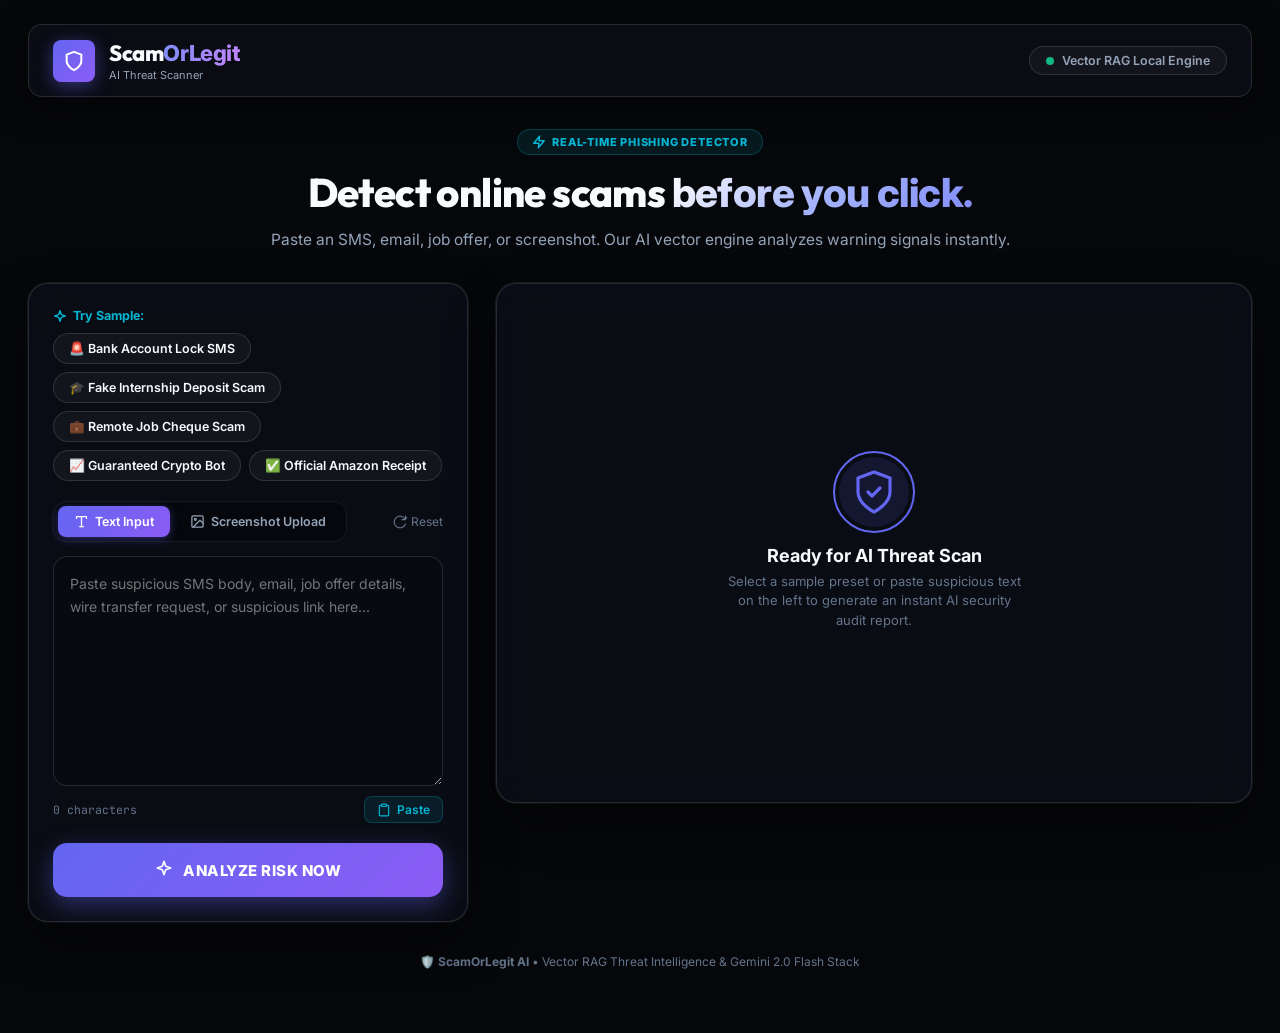
==== frontend/index.html @ fc2de662 "Add scam detector application" ====
<!DOCTYPE html>
<html lang="en">
<head>
    <meta charset="UTF-8">
    <meta name="viewport" content="width=device-width, initial-scale=1.0">
    <title>Scam or Legit? — AI Threat Intelligence & Fraud Detector</title>
    <meta name="description" content="Instantly analyze suspicious SMS, emails, job offers, and screenshots using Vector RAG and Gemini AI.">
    <!-- Google Fonts: Inter & Outfit & JetBrains Mono -->
    <link rel="preconnect" href="https://fonts.googleapis.com">
    <link rel="preconnect" href="https://fonts.gstatic.com" crossorigin>
    <link href="https://fonts.googleapis.com/css2?family=Inter:wght@300;400;500;600;700;800&family=JetBrains+Mono:wght@400;500;700&family=Outfit:wght@500;600;700;800;900&display=swap" rel="stylesheet">
    <!-- FontAwesome Icons -->
    <link rel="stylesheet" href="https://cdnjs.cloudflare.com/ajax/libs/font-awesome/6.4.0/css/all.min.css" crossorigin="anonymous">
    <!-- Critical CSS Guard & Fallback Reset -->
    <style>
        .hidden, [hidden] { display: none !important; }
        html, body {
            margin: 0;
            padding: 0;
            background-color: #06070a;
            color: #f8fafc;
            font-family: 'Inter', -apple-system, BlinkMacSystemFont, "Segoe UI", Roboto, sans-serif;
            min-height: 100vh;
        }
    </style>
    <link rel="stylesheet" href="styles.css">
</head>
<body class="dark-canvas">
    <!-- Ambient Radial Illumination -->
    <div class="ambient-glow glow-top"></div>
    <div class="ambient-glow glow-bottom"></div>

    <div class="app-shell">
        <!-- Floating Header Bar -->
        <header class="top-nav">
            <div class="brand">
                <div class="brand-badge">
                    <svg width="22" height="22" viewBox="0 0 24 24" fill="none" stroke="currentColor" stroke-width="2.2" stroke-linecap="round" stroke-linejoin="round"><path d="M12 22s8-4 8-10V5l-8-3-8 3v7c0 6 8 10 8 10z"/></svg>
                </div>
                <div class="brand-title">
                    <span class="brand-name">Scam<span class="brand-glow">OrLegit</span></span>
                    <span class="brand-tag">AI Threat Scanner</span>
                </div>
            </div>
            
            <div class="nav-status">
                <div class="live-pill" id="statusPill">
                    <span class="pulse-dot"></span>
                    <span id="statusText">Vector RAG Engine Ready</span>
                </div>
            </div>
        </header>

        <!-- Compact Hero Header -->
        <section class="hero-header">
            <div class="hero-chip">
                <svg width="14" height="14" viewBox="0 0 24 24" fill="none" stroke="currentColor" stroke-width="2.5" stroke-linecap="round" stroke-linejoin="round"><polygon points="13 2 3 14 12 14 11 22 21 10 12 10 13 2"/></svg>
                REAL-TIME PHISHING DETECTOR
            </div>
            <h1 class="hero-title">Detect online scams <span class="gradient-text">before you click.</span></h1>
            <p class="hero-desc">Paste an SMS, email, job offer, or screenshot. Our AI vector engine analyzes warning signals instantly.</p>
        </section>

        <!-- Main Interactive Split Workspace -->
        <main class="main-grid">
            <!-- Left Panel: Scanner Input -->
            <div class="scanner-card">
                <!-- Preset Quick Buttons -->
                <div class="preset-section">
                    <span class="preset-title">
                        <svg width="14" height="14" viewBox="0 0 24 24" fill="none" stroke="currentColor" stroke-width="2.5" stroke-linecap="round" stroke-linejoin="round"><path d="m12 3-1.9 5.8a2 2 0 0 1-1.3 1.3L3 12l5.8 1.9a2 2 0 0 1 1.3 1.3L12 21l1.9-5.8a2 2 0 0 1 1.3-1.3L21 12l-5.8-1.9a2 2 0 0 1-1.3-1.3Z"/></svg>
                        Try Sample:
                    </span>
                    <div class="preset-chips-row" id="presetsContainer">
                        <button class="preset-chip loading-skeleton">Loading samples...</button>
                        <button class="preset-chip loading-skeleton">Loading samples...</button>
                    </div>
                </div>

                <!-- Input Type Tab Segment -->
                <div class="input-box-wrapper">
                    <div class="input-box-header">
                        <div class="segmented-tabs">
                            <button class="seg-btn active" id="tabTextBtn" onclick="switchInputTab('text')">
                                <svg width="15" height="15" viewBox="0 0 24 24" fill="none" stroke="currentColor" stroke-width="2" stroke-linecap="round" stroke-linejoin="round"><polyline points="4 7 4 4 20 4 20 7"/><line x1="9" y1="20" x2="15" y2="20"/><line x1="12" y1="4" x2="12" y2="20"/></svg>
                                Text Input
                            </button>
                            <button class="seg-btn" id="tabImageBtn" onclick="switchInputTab('image')">
                                <svg width="15" height="15" viewBox="0 0 24 24" fill="none" stroke="currentColor" stroke-width="2" stroke-linecap="round" stroke-linejoin="round"><rect x="3" y="3" width="18" height="18" rx="2" ry="2"/><circle cx="8.5" cy="8.5" r="1.5"/><polyline points="21 15 16 10 5 21"/></svg>
                                Screenshot Upload
                            </button>
                        </div>
                        <button class="reset-action-btn" onclick="clearInput()" title="Reset workspace">
                            <svg width="14" height="14" viewBox="0 0 24 24" fill="none" stroke="currentColor" stroke-width="2" stroke-linecap="round" stroke-linejoin="round"><path d="M21.5 2v6h-6"/><path d="M21.34 15.57a10 10 0 1 1-.57-8.38l5.67-5.67"/></svg>
                            Reset
                        </button>
                    </div>

                    <!-- Text Area Input -->
                    <div class="tab-pane active" id="tabTextContent">
                        <div class="editor-area">
                            <textarea id="messageInput" placeholder="Paste suspicious SMS body, email, job offer details, wire transfer request, or suspicious link here..." rows="7"></textarea>
                            <div class="editor-footer">
                                <span class="char-badge" id="charCount">0 characters</span>
                                <button class="paste-action-btn" onclick="pasteClipboard()">
                                    <svg width="14" height="14" viewBox="0 0 24 24" fill="none" stroke="currentColor" stroke-width="2" stroke-linecap="round" stroke-linejoin="round"><path d="M16 4h2a2 2 0 0 1 2 2v14a2 2 0 0 1-2 2H6a2 2 0 0 1-2-2V6a2 2 0 0 1 2-2h2"/><rect x="8" y="2" width="8" height="4" rx="1" ry="1"/></svg>
                                    Paste
                                </button>
                            </div>
                        </div>
                    </div>

                    <!-- Image Screenshot Upload -->
                    <div class="tab-pane hidden" id="tabImageContent" style="display: none;">
                        <div class="drop-zone" id="dropzone" onclick="triggerFileInput()">
                            <input type="file" id="imageInput" accept="image/*" onchange="handleFileSelect(event)" hidden>
                            <div class="drop-prompt" id="dropzonePrompt">
                                <div class="drop-icon-box">
                                    <svg width="36" height="36" viewBox="0 0 24 24" fill="none" stroke="currentColor" stroke-width="1.8" stroke-linecap="round" stroke-linejoin="round"><path d="M21 15v4a2 2 0 0 1-2 2H5a2 2 0 0 1-2-2v-4"/><polyline points="17 8 12 3 7 8"/><line x1="12" y1="3" x2="12" y2="15"/></svg>
                                </div>
                                <h4>Drop Screenshot Here</h4>
                                <p>PNG, JPG, or WEBP screenshots of SMS, WhatsApp, or Emails</p>
                                <span class="select-file-btn">Browse File</span>
                            </div>
                            <div class="image-preview-box hidden" id="previewContainer" style="display: none;">
                                <img id="imagePreview" src="" alt="Screenshot">
                                <button class="remove-preview-btn" onclick="removeImage(event)">
                                    <svg width="14" height="14" viewBox="0 0 24 24" fill="none" stroke="currentColor" stroke-width="2" stroke-linecap="round" stroke-linejoin="round"><line x1="18" y1="6" x2="6" y2="18"/><line x1="6" y1="6" x2="18" y2="18"/></svg>
                                    Remove
                                </button>
                            </div>
                        </div>
                    </div>

                    <!-- Main Analyze Action -->
                    <button class="scan-submit-btn" id="analyzeBtn" onclick="runAnalysis()">
                        <span id="btnIcon">
                            <svg width="18" height="18" viewBox="0 0 24 24" fill="none" stroke="currentColor" stroke-width="2.2" stroke-linecap="round" stroke-linejoin="round"><path d="m12 3-1.9 5.8a2 2 0 0 1-1.3 1.3L3 12l5.8 1.9a2 2 0 0 1 1.3 1.3L12 21l1.9-5.8a2 2 0 0 1 1.3-1.3L21 12l-5.8-1.9a2 2 0 0 1-1.3-1.3Z"/></svg>
                        </span>
                        <span id="btnText">ANALYZE RISK NOW</span>
                    </button>
                </div>
            </div>

            <!-- Right Panel: Results Dashboard -->
            <div class="dashboard-card" id="resultsCard">
                <!-- Idle Standby Visual -->
                <div class="standby-view" id="emptyState">
                    <div class="scanner-orb-icon">
                        <svg width="48" height="48" viewBox="0 0 24 24" fill="none" stroke="currentColor" stroke-width="1.6" stroke-linecap="round" stroke-linejoin="round"><path d="M12 22s8-4 8-10V5l-8-3-8 3v7c0 6 8 10 8 10z"/><path d="m9 12 2 2 4-4"/></svg>
                        <div class="scanner-wave"></div>
                    </div>
                    <h3>Ready for AI Threat Scan</h3>
                    <p>Select a sample preset or paste suspicious text on the left to generate an instant AI security audit report.</p>
                </div>

                <!-- Active Report View -->
                <div class="report-view hidden" id="activeResults" style="display: none;">
                    <!-- Threat Meter Header -->
                    <div class="threat-meter-card" id="riskBanner">
                        <div class="meter-radial">
                            <svg class="meter-svg" viewBox="0 0 160 160">
                                <path class="meter-bg" d="M 20 120 A 70 70 0 1 1 140 120" fill="none" stroke-width="12" />
                                <path class="meter-fill" id="gaugeArc" d="M 20 120 A 70 70 0 1 1 140 120" fill="none" stroke-width="12" stroke-dasharray="330" stroke-dashoffset="330" />
                            </svg>
                            <div class="meter-val-wrap">
                                <span class="meter-val" id="gaugeValue">0</span>
                                <span class="meter-lbl">RISK SCORE</span>
                            </div>
                        </div>

                        <div class="threat-summary-box">
                            <div class="threat-header-line">
                                <span class="threat-level-badge" id="riskLevelBadge">ANALYZING...</span>
                                <span class="category-pill" id="scamCategoryTag">Category</span>
                            </div>
                            <p class="summary-text" id="riskSummaryText">Executive summary will appear here.</p>
                            <div class="meta-row">
                                <span><i class="fa-solid fa-bolt color-cyan"></i> Mode: <strong>Vector RAG</strong></span>
                                <span><i class="fa-solid fa-database color-purple"></i> Store: <strong id="engineName">Chroma DB</strong></span>
                            </div>
                        </div>
                    </div>

                    <!-- Red Flags List -->
                    <div class="report-block">
                        <div class="block-title">
                            <svg width="18" height="18" viewBox="0 0 24 24" fill="none" stroke="#f59e0b" stroke-width="2" stroke-linecap="round" stroke-linejoin="round"><path d="m21.73 18-8-14a2 2 0 0 0-3.48 0l-8 14A2 2 0 0 0 4 21h16a2 2 0 0 0 1.73-3Z"/><line x1="12" y1="9" x2="12" y2="13"/><line x1="12" y1="17" x2="12.01" y2="17"/></svg>
                            <h4>Detected Red Flags</h4>
                        </div>
                        <div class="flags-list" id="redFlagsGrid">
                            <!-- Cards populated dynamically -->
                        </div>
                    </div>

                    <!-- RAG Matches & Psychological Cues Grid -->
                    <div class="report-grid-2">
                        <div class="report-block">
                            <div class="block-title">
                                <svg width="18" height="18" viewBox="0 0 24 24" fill="none" stroke="#06b6d4" stroke-width="2" stroke-linecap="round" stroke-linejoin="round"><ellipse cx="12" cy="5" rx="9" ry="3"/><path d="M21 12c0 1.66-4 3-9 3s-9-1.34-9-3"/><path d="M3 5v14c0 1.66 4 3 9 3s9-1.34 9-3V5"/></svg>
                                <h4>Vector DB Matches</h4>
                            </div>
                            <div class="evidence-box" id="evidenceList">
                                <!-- Evidence items populated dynamically -->
                            </div>
                        </div>

                        <div class="report-block">
                            <div class="block-title">
                                <svg width="18" height="18" viewBox="0 0 24 24" fill="none" stroke="#a855f7" stroke-width="2" stroke-linecap="round" stroke-linejoin="round"><path d="M12 2a10 10 0 1 0 10 10A10 10 0 0 0 12 2zm0 18a8 8 0 1 1 8-8 8 8 0 0 1-8 8z"/></svg>
                                <h4>Pattern Triggers</h4>
                            </div>
                            <div class="cues-box" id="linguisticCuesTags">
                                <!-- Tags populated dynamically -->
                            </div>
                        </div>
                    </div>

                    <!-- Recommended Actions -->
                    <div class="report-block">
                        <div class="block-title">
                            <svg width="18" height="18" viewBox="0 0 24 24" fill="none" stroke="#10b981" stroke-width="2" stroke-linecap="round" stroke-linejoin="round"><path d="M12 22s8-4 8-10V5l-8-3-8 3v7c0 6 8 10 8 10z"/><polyline points="9 12 11 14 15 10"/></svg>
                            <h4>Safety Guidance</h4>
                        </div>
                        <ul class="actions-list" id="actionsList">
                            <!-- Action list populated dynamically -->
                        </ul>
                    </div>

                    <!-- Action Bar Footer -->
                    <div class="report-footer">
                        <button class="copy-report-btn" onclick="copyReport()">
                            <svg width="15" height="15" viewBox="0 0 24 24" fill="none" stroke="currentColor" stroke-width="2" stroke-linecap="round" stroke-linejoin="round"><rect x="9" y="9" width="13" height="13" rx="2" ry="2"/><path d="M5 15H4a2 2 0 0 1-2-2V4a2 2 0 0 1 2-2h9a2 2 0 0 1 2 2v1"/></svg>
                            Copy Security Audit Report
                        </button>
                        <span class="report-time" id="reportTime">Analyzed just now</span>
                    </div>
                </div>
            </div>
        </main>

        <!-- Minimalist Footer -->
        <footer class="app-footer">
            <p>🛡️ <strong>ScamOrLegit AI</strong> • Vector RAG Threat Intelligence & Gemini 2.0 Flash Stack</p>
        </footer>
    </div>

    <!-- Toast Notification -->
    <div class="toast-popup hidden" id="toast" style="display: none;">Copied report to clipboard!</div>

    <script src="app.js"></script>
</body>
</html>
---- frontend/styles.css ----
/* ==========================================================================
   SCAM OR LEGIT? — VERCEL/LINEAR STYLE ULTRA-MODERN DARK SYSTEM
   ========================================================================== */

:root {
    /* Color Tokens */
    --bg-canvas: #06070a;
    --bg-surface: rgba(13, 16, 27, 0.65);
    --bg-surface-hover: rgba(20, 25, 42, 0.75);
    --bg-input: #080a12;
    
    --border-dim: rgba(255, 255, 255, 0.07);
    --border-light: rgba(255, 255, 255, 0.12);
    --border-glow: rgba(99, 102, 241, 0.4);
    
    /* Text Colors */
    --text-main: #f8fafc;
    --text-sub: #94a3b8;
    --text-muted: #64748b;
    --text-mono: #38bdf8;
    
    /* Brand & Neon Accents */
    --accent-primary: #6366f1;
    --accent-secondary: #8b5cf6;
    --accent-pink: #d946ef;
    --accent-cyan: #06b6d4;
    
    /* Status Colors */
    --safe-color: #10b981;
    --warning-color: #f59e0b;
    --danger-color: #f97316;
    --critical-color: #f43f5e;

    /* Radii */
    --radius-sm: 8px;
    --radius-md: 14px;
    --radius-lg: 20px;
    --radius-full: 9999px;
    
    /* Shadows */
    --shadow-main: 0 20px 50px -10px rgba(0, 0, 0, 0.7), 0 0 0 1px rgba(255, 255, 255, 0.08);
}

* {
    margin: 0;
    padding: 0;
    box-sizing: border-box;
    font-family: 'Inter', -apple-system, sans-serif;
}

body.dark-canvas {
    background-color: var(--bg-canvas);
    color: var(--text-main);
    min-height: 100vh;
    position: relative;
    overflow-x: hidden;
    padding-bottom: 40px;
}

/* Ambient Radial Background Illumination */
.ambient-glow {
    position: fixed;
    border-radius: 50%;
    filter: blur(140px);
    z-index: -1;
    pointer-events: none;
    opacity: 0.35;
}

.glow-top {
    top: -150px;
    left: 50%;
    transform: translateX(-50%);
    width: 750px;
    height: 450px;
    background: radial-gradient(circle, rgba(99, 102, 241, 0.4), rgba(139, 92, 246, 0.2), transparent 70%);
}

.glow-bottom {
    bottom: -200px;
    right: -100px;
    width: 600px;
    height: 600px;
    background: radial-gradient(circle, rgba(6, 182, 212, 0.2), transparent 70%);
}

/* Shell Layout */
.app-shell {
    max-width: 1440px;
    margin: 0 auto;
    padding: 24px 28px;
}

/* Floating Top Navigation */
.top-nav {
    display: flex;
    justify-content: space-between;
    align-items: center;
    padding: 14px 24px;
    background: rgba(12, 14, 23, 0.75);
    backdrop-filter: blur(20px);
    -webkit-backdrop-filter: blur(20px);
    border: 1px solid var(--border-light);
    border-radius: var(--radius-md);
    margin-bottom: 32px;
    box-shadow: 0 10px 30px rgba(0, 0, 0, 0.5);
}

.brand {
    display: flex;
    align-items: center;
    gap: 14px;
}

.brand-badge {
    width: 42px;
    height: 42px;
    background: linear-gradient(135deg, var(--accent-primary), var(--accent-secondary));
    border-radius: var(--radius-sm);
    display: flex;
    align-items: center;
    justify-content: center;
    font-size: 20px;
    color: #fff;
    box-shadow: 0 4px 18px rgba(99, 102, 241, 0.45);
}

.brand-name {
    font-family: 'Outfit', sans-serif;
    font-size: 22px;
    font-weight: 800;
    letter-spacing: -0.4px;
}

.brand-glow {
    background: linear-gradient(90deg, #818cf8, #c084fc);
    -webkit-background-clip: text;
    -webkit-text-fill-color: transparent;
}

.brand-tag {
    font-size: 11px;
    color: var(--text-sub);
    display: block;
    margin-top: 1px;
}

.nav-status {
    display: flex;
    align-items: center;
}

.live-pill {
    display: flex;
    align-items: center;
    gap: 8px;
    padding: 6px 16px;
    background: rgba(255, 255, 255, 0.04);
    border: 1px solid var(--border-light);
    border-radius: var(--radius-full);
    font-size: 12.5px;
    font-weight: 600;
    color: var(--text-sub);
}

.pulse-dot {
    width: 8px;
    height: 8px;
    border-radius: 50%;
    background-color: var(--safe-color);
    box-shadow: 0 0 0 0 rgba(16, 185, 129, 0.8);
    animation: pulseDot 2s infinite;
}

@keyframes pulseDot {
    0% { transform: scale(0.95); box-shadow: 0 0 0 0 rgba(16, 185, 129, 0.8); }
    70% { transform: scale(1); box-shadow: 0 0 0 8px rgba(16, 185, 129, 0); }
    100% { transform: scale(0.95); box-shadow: 0 0 0 0 rgba(16, 185, 129, 0); }
}

/* Punchy Hero Section */
.hero-header {
    text-align: center;
    max-width: 820px;
    margin: 0 auto 32px;
}

.hero-chip {
    display: inline-flex;
    align-items: center;
    gap: 6px;
    font-size: 11px;
    font-weight: 800;
    letter-spacing: 0.8px;
    color: var(--accent-cyan);
    background: rgba(6, 182, 212, 0.1);
    border: 1px solid rgba(6, 182, 212, 0.25);
    padding: 5px 14px;
    border-radius: var(--radius-full);
    margin-bottom: 14px;
}

.hero-title {
    font-family: 'Outfit', sans-serif;
    font-size: 40px;
    font-weight: 800;
    letter-spacing: -0.6px;
    line-height: 1.15;
    margin-bottom: 12px;
}

.gradient-text {
    background: linear-gradient(135deg, #ffffff 0%, #a5b4fc 50%, #818cf8 100%);
    -webkit-background-clip: text;
    -webkit-text-fill-color: transparent;
}

.hero-desc {
    color: var(--text-sub);
    font-size: 15.5px;
    line-height: 1.5;
}

/* Main Split Grid - 440px Fixed Scanner & 1fr Large Results Dashboard */
.main-grid {
    display: grid;
    grid-template-columns: 440px 1fr;
    gap: 28px;
    align-items: start;
    margin-bottom: 32px;
}

@media (max-width: 1024px) {
    .main-grid {
        grid-template-columns: 1fr;
    }
}

/* Left Panel: Scanner Card (Anchored so submit button stays in position) */
.scanner-card {
    background: var(--bg-surface);
    backdrop-filter: blur(20px);
    -webkit-backdrop-filter: blur(20px);
    border: 1px solid var(--border-light);
    border-radius: var(--radius-lg);
    padding: 24px;
    box-shadow: var(--shadow-main);
    display: flex;
    flex-direction: column;
    align-self: start;
    position: sticky;
    top: 24px;
}

.preset-section {
    display: flex;
    flex-direction: column;
    align-items: flex-start;
    gap: 10px;
    margin-bottom: 20px;
}

.preset-title {
    font-size: 12.5px;
    font-weight: 700;
    color: var(--accent-cyan);
    white-space: nowrap;
    display: flex;
    align-items: center;
    gap: 6px;
}

.preset-chips-row {
    display: flex;
    flex-wrap: wrap;
    gap: 8px;
    width: 100%;
}

.preset-chip {
    background: rgba(255, 255, 255, 0.04);
    border: 1px solid var(--border-light);
    color: var(--text-main);
    padding: 7px 15px;
    border-radius: var(--radius-full);
    font-size: 12.5px;
    font-weight: 600;
    cursor: pointer;
    white-space: nowrap;
    transition: all 0.2s cubic-bezier(0.16, 1, 0.3, 1);
}

.preset-chip:hover {
    background: rgba(99, 102, 241, 0.18);
    border-color: var(--accent-primary);
    transform: translateY(-2px);
    box-shadow: 0 4px 15px rgba(99, 102, 241, 0.25);
}

/* Input Box Container */
.input-box-wrapper {
    display: flex;
    flex-direction: column;
    flex: 1;
}

.input-box-header {
    display: flex;
    justify-content: space-between;
    align-items: center;
    margin-bottom: 14px;
}

.segmented-tabs {
    display: flex;
    gap: 4px;
    background: rgba(0, 0, 0, 0.4);
    padding: 4px;
    border-radius: var(--radius-md);
    border: 1px solid var(--border-dim);
}

.seg-btn {
    background: transparent;
    border: none;
    color: var(--text-sub);
    padding: 8px 16px;
    font-size: 12.5px;
    font-weight: 600;
    border-radius: var(--radius-sm);
    cursor: pointer;
    transition: all 0.2s;
    display: flex;
    align-items: center;
    gap: 6px;
}

.seg-btn.active {
    background: linear-gradient(135deg, var(--accent-primary), var(--accent-secondary));
    color: #fff;
    box-shadow: 0 2px 10px rgba(99, 102, 241, 0.4);
}

.reset-action-btn {
    background: transparent;
    border: none;
    color: var(--text-muted);
    font-size: 12px;
    cursor: pointer;
    transition: color 0.2s;
    display: flex;
    align-items: center;
    gap: 4px;
}

.reset-action-btn:hover {
    color: var(--text-main);
}

.tab-pane {
    display: none;
    flex: 1;
}

.tab-pane.active {
    display: flex;
    flex-direction: column;
}

.editor-area {
    display: flex;
    flex-direction: column;
    flex: 1;
    margin-bottom: 20px;
}

textarea#messageInput {
    width: 100%;
    height: 230px;
    background: var(--bg-input);
    border: 1px solid var(--border-light);
    border-radius: var(--radius-md);
    padding: 16px;
    color: var(--text-main);
    font-size: 14px;
    line-height: 1.6;
    resize: vertical;
    outline: none;
    transition: border-color 0.2s, box-shadow 0.2s;
}

textarea#messageInput:focus {
    border-color: var(--accent-primary);
    box-shadow: 0 0 0 3px rgba(99, 102, 241, 0.25);
}

.editor-footer {
    display: flex;
    justify-content: space-between;
    align-items: center;
    margin-top: 10px;
}

.char-badge {
    font-family: 'JetBrains Mono', monospace;
    font-size: 11.5px;
    color: var(--text-muted);
}

.paste-action-btn {
    background: rgba(6, 182, 212, 0.1);
    border: 1px solid rgba(6, 182, 212, 0.25);
    color: var(--accent-cyan);
    padding: 5px 12px;
    border-radius: var(--radius-sm);
    font-size: 12px;
    font-weight: 600;
    cursor: pointer;
    transition: all 0.2s;
    display: flex;
    align-items: center;
    gap: 6px;
}

.paste-action-btn:hover {
    background: rgba(6, 182, 212, 0.2);
}

/* Image Drop Zone */
.drop-zone {
    border: 2px dashed rgba(99, 102, 241, 0.3);
    border-radius: var(--radius-md);
    padding: 30px;
    text-align: center;
    cursor: pointer;
    transition: all 0.25s;
    background: var(--bg-input);
    min-height: 230px;
    display: flex;
    align-items: center;
    justify-content: center;
    margin-bottom: 20px;
}

.drop-zone:hover {
    border-color: var(--accent-cyan);
    background: rgba(6, 182, 212, 0.05);
}

.drop-icon-box {
    width: 50px;
    height: 50px;
    background: rgba(6, 182, 212, 0.12);
    border-radius: 50%;
    display: flex;
    align-items: center;
    justify-content: center;
    margin: 0 auto 12px;
    font-size: 22px;
    color: var(--accent-cyan);
}

.drop-prompt h4 {
    font-size: 16px;
    margin-bottom: 4px;
}

.drop-prompt p {
    font-size: 12.5px;
    color: var(--text-muted);
    margin-bottom: 14px;
}

.select-file-btn {
    background: rgba(255, 255, 255, 0.08);
    padding: 6px 16px;
    border-radius: var(--radius-full);
    font-size: 12px;
    font-weight: 600;
    color: var(--text-main);
}

.image-preview-box {
    position: relative;
}

.image-preview-box img {
    max-height: 180px;
    border-radius: var(--radius-md);
    border: 1px solid var(--border-light);
}

.remove-preview-btn {
    position: absolute;
    top: 8px;
    right: 8px;
    background: rgba(244, 63, 94, 0.9);
    color: #fff;
    border: none;
    padding: 4px 10px;
    border-radius: var(--radius-full);
    font-size: 11px;
    cursor: pointer;
}

/* Submit Scan Button */
.scan-submit-btn {
    width: 100%;
    padding: 16px;
    background: linear-gradient(135deg, var(--accent-primary), var(--accent-secondary));
    border: none;
    border-radius: var(--radius-md);
    color: #fff;
    font-family: 'Outfit', sans-serif;
    font-size: 15px;
    font-weight: 800;
    letter-spacing: 0.5px;
    cursor: pointer;
    display: flex;
    align-items: center;
    justify-content: center;
    gap: 10px;
    box-shadow: 0 8px 25px rgba(99, 102, 241, 0.4);
    transition: all 0.25s;
}

.scan-submit-btn:hover {
    transform: translateY(-2px);
    box-shadow: 0 12px 30px rgba(99, 102, 241, 0.6);
}

/* Right Panel: Dashboard Card */
.dashboard-card {
    background: var(--bg-surface);
    backdrop-filter: blur(20px);
    -webkit-backdrop-filter: blur(20px);
    border: 1px solid var(--border-light);
    border-radius: var(--radius-lg);
    padding: 24px;
    box-shadow: var(--shadow-main);
    display: flex;
    flex-direction: column;
    min-height: 520px;
}

/* Standby Empty View */
.standby-view {
    margin: auto;
    text-align: center;
    max-width: 300px;
    padding: 40px 0;
}

.scanner-orb-icon {
    position: relative;
    width: 70px;
    height: 70px;
    background: rgba(99, 102, 241, 0.12);
    border-radius: 50%;
    display: flex;
    align-items: center;
    justify-content: center;
    font-size: 28px;
    color: var(--accent-primary);
    margin: 0 auto 18px;
}

.scanner-wave {
    position: absolute;
    inset: -6px;
    border-radius: 50%;
    border: 2px solid var(--accent-primary);
    animation: wavePulse 2.5s infinite;
}

@keyframes wavePulse {
    0% { transform: scale(0.9); opacity: 0.8; }
    100% { transform: scale(1.5); opacity: 0; }
}

.standby-view h3 {
    font-size: 18px;
    margin-bottom: 6px;
}

.standby-view p {
    font-size: 13px;
    color: var(--text-muted);
    line-height: 1.5;
}

/* Active Report View */
.report-view {
    display: flex;
    flex-direction: column;
    gap: 20px;
}

/* Threat Meter Banner */
.threat-meter-card {
    display: flex;
    align-items: center;
    gap: 20px;
    padding: 18px;
    background: rgba(6, 9, 18, 0.7);
    border: 1px solid var(--border-light);
    border-radius: var(--radius-md);
}

.meter-radial {
    position: relative;
    width: 120px;
    height: 120px;
    flex-shrink: 0;
}

.meter-svg {
    width: 100%;
    height: 100%;
    transform: rotate(-90deg);
}

.meter-bg {
    stroke: rgba(255, 255, 255, 0.08);
}

.meter-fill {
    stroke: var(--safe-color);
    transition: stroke-dashoffset 1s ease-out, stroke 0.4s;
    stroke-linecap: round;
}

.meter-val-wrap {
    position: absolute;
    top: 50%;
    left: 50%;
    transform: translate(-50%, -50%);
    text-align: center;
}

.meter-val {
    font-family: 'Outfit', sans-serif;
    font-size: 34px;
    font-weight: 900;
    display: block;
    line-height: 1;
}

.meter-lbl {
    font-size: 9px;
    font-weight: 700;
    color: var(--text-muted);
    letter-spacing: 0.5px;
}

.threat-summary-box {
    flex: 1;
}

.threat-header-line {
    display: flex;
    align-items: center;
    gap: 10px;
    margin-bottom: 8px;
    flex-wrap: wrap;
}

.threat-level-badge {
    padding: 4px 12px;
    border-radius: var(--radius-full);
    font-size: 12px;
    font-weight: 800;
    text-transform: uppercase;
    letter-spacing: 0.5px;
}

.category-pill {
    font-size: 11.5px;
    color: var(--accent-cyan);
    background: rgba(6, 182, 212, 0.12);
    border: 1px solid rgba(6, 182, 212, 0.25);
    padding: 3px 10px;
    border-radius: var(--radius-sm);
}

.summary-text {
    font-size: 13.5px;
    line-height: 1.5;
    color: var(--text-main);
    margin-bottom: 10px;
}

.meta-row {
    display: flex;
    gap: 16px;
    font-size: 11px;
    color: var(--text-muted);
}

/* Report Blocks */
.report-block {
    display: flex;
    flex-direction: column;
}

.block-title {
    display: flex;
    align-items: center;
    gap: 8px;
    margin-bottom: 10px;
}

.block-title h4 {
    font-size: 14px;
    font-weight: 700;
}

.color-warning { color: var(--warning-color); }
.color-cyan { color: var(--accent-cyan); }
.color-purple { color: var(--accent-secondary); }
.color-safe { color: var(--safe-color); }

.flags-list {
    display: grid;
    grid-template-columns: repeat(auto-fit, minmax(300px, 1fr));
    gap: 10px;
}

.flag-item {
    padding: 12px 14px;
    border-radius: var(--radius-md);
    background: rgba(255, 255, 255, 0.03);
    border-left: 3px solid var(--warning-color);
}

.flag-item.severity-Critical { border-left-color: var(--critical-color); background: rgba(244, 63, 94, 0.06); }
.flag-item.severity-High { border-left-color: var(--danger-color); background: rgba(249, 115, 22, 0.05); }

.flag-header {
    display: flex;
    justify-content: space-between;
    align-items: center;
    margin-bottom: 4px;
}

.flag-title {
    font-size: 13px;
    font-weight: 700;
}

.flag-tag {
    font-size: 9.5px;
    padding: 2px 7px;
    border-radius: var(--radius-full);
    text-transform: uppercase;
    font-weight: 800;
}

.flag-tag.Critical { background: rgba(244, 63, 94, 0.2); color: #fecdd3; }
.flag-tag.High { background: rgba(249, 115, 22, 0.2); color: #ffedd5; }
.flag-tag.Medium { background: rgba(245, 158, 11, 0.2); color: #fef3c7; }

.flag-body {
    font-size: 12.5px;
    color: var(--text-sub);
    line-height: 1.4;
}

.report-grid-2 {
    display: grid;
    grid-template-columns: 1fr 1fr;
    gap: 14px;
}

@media (max-width: 600px) {
    .report-grid-2 { grid-template-columns: 1fr; }
}

.evidence-box {
    display: flex;
    flex-direction: column;
    gap: 6px;
}

.evidence-chip {
    font-size: 12px;
    color: var(--text-sub);
    background: rgba(0, 0, 0, 0.3);
    padding: 8px 10px;
    border-radius: var(--radius-sm);
    border: 1px solid var(--border-dim);
}

.cues-box {
    display: flex;
    flex-wrap: wrap;
    gap: 6px;
}

.cue-pill {
    background: rgba(139, 92, 246, 0.15);
    border: 1px solid rgba(139, 92, 246, 0.3);
    color: #ddd6fe;
    font-size: 11px;
    padding: 4px 10px;
    border-radius: var(--radius-full);
}

.actions-list {
    list-style: none;
    display: flex;
    flex-direction: column;
    gap: 8px;
}

.actions-list li {
    font-size: 12.5px;
    color: var(--text-main);
    display: flex;
    align-items: flex-start;
    gap: 10px;
    background: rgba(16, 185, 129, 0.05);
    padding: 10px 12px;
    border-radius: var(--radius-sm);
    border: 1px solid rgba(16, 185, 129, 0.15);
}

.actions-list li i {
    color: var(--safe-color);
    margin-top: 2px;
}

/* Report Footer */
.report-footer {
    display: flex;
    justify-content: space-between;
    align-items: center;
    margin-top: 10px;
    padding-top: 14px;
    border-top: 1px solid var(--border-dim);
}

.copy-report-btn {
    background: rgba(255, 255, 255, 0.06);
    border: 1px solid var(--border-light);
    color: var(--text-main);
    padding: 8px 16px;
    border-radius: var(--radius-md);
    font-size: 12.5px;
    font-weight: 600;
    cursor: pointer;
    transition: all 0.2s;
    display: flex;
    align-items: center;
    gap: 6px;
}

.copy-report-btn:hover {
    background: rgba(255, 255, 255, 0.12);
}

.report-time {
    font-family: 'JetBrains Mono', monospace;
    font-size: 11px;
    color: var(--text-muted);
}

/* Minimal Footer */
.app-footer {
    text-align: center;
    font-size: 12px;
    color: var(--text-muted);
}

/* Toast Popup */
.toast-popup {
    position: fixed;
    bottom: 24px;
    right: 24px;
    background: var(--accent-primary);
    color: #fff;
    padding: 12px 24px;
    border-radius: var(--radius-full);
    font-size: 13px;
    font-weight: 600;
    box-shadow: 0 10px 25px rgba(0, 0, 0, 0.5);
    z-index: 100;
}

.hidden { display: none !important; }

/* Loading Skeleton */
.loading-skeleton {
    animation: skeletonGlow 1.5s infinite ease-in-out;
}

@keyframes skeletonGlow {
    0% { opacity: 0.4; }
    50% { opacity: 0.8; }
    100% { opacity: 0.4; }
}
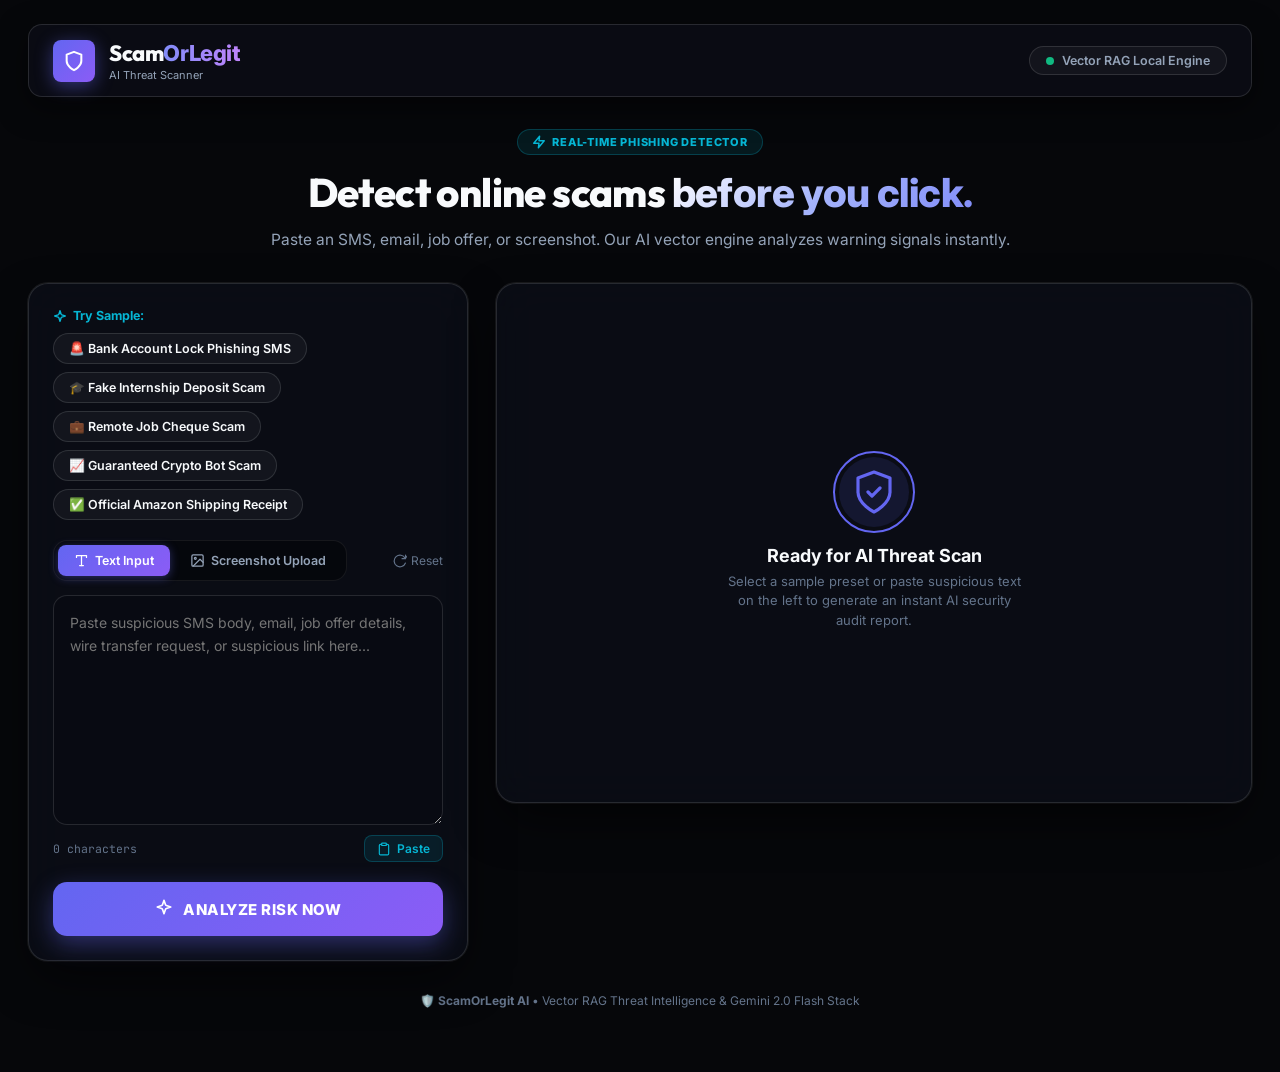
==== commit 53ff37e1: "Implement V3 Hybrid Semantic Evidence Architecture with Deterministic Risk Engine, ChromaDB RAG, and" ====
--- a/frontend/index.html
+++ b/frontend/index.html
@@ -119,7 +119,7 @@
                                     <svg width="36" height="36" viewBox="0 0 24 24" fill="none" stroke="currentColor" stroke-width="1.8" stroke-linecap="round" stroke-linejoin="round"><path d="M21 15v4a2 2 0 0 1-2 2H5a2 2 0 0 1-2-2v-4"/><polyline points="17 8 12 3 7 8"/><line x1="12" y1="3" x2="12" y2="15"/></svg>
                                 </div>
                                 <h4>Drop Screenshot Here</h4>
-                                <p>PNG, JPG, or WEBP screenshots of SMS, WhatsApp, or Emails</p>
+                                <p>PNG, JPG, or WEBP screenshots of SMS, WhatsApp, or Emails (Max 5MB)</p>
                                 <span class="select-file-btn">Browse File</span>
                             </div>
                             <div class="image-preview-box hidden" id="previewContainer" style="display: none;">
@@ -175,9 +175,12 @@
                                 <span class="category-pill" id="scamCategoryTag">Category</span>
                             </div>
                             <p class="summary-text" id="riskSummaryText">Executive summary will appear here.</p>
+                            <div class="disclaimer-note">
+                                <i class="fa-solid fa-circle-info"></i> <span id="gaugeDisclaimer">Heuristic Risk Assessment Score</span>
+                            </div>
                             <div class="meta-row">
-                                <span><i class="fa-solid fa-bolt color-cyan"></i> Mode: <strong>Vector RAG</strong></span>
-                                <span><i class="fa-solid fa-database color-purple"></i> Store: <strong id="engineName">Chroma DB</strong></span>
+                                <span><i class="fa-solid fa-bolt color-cyan"></i> Uncertainty: <strong id="uncertaintyTag">Low</strong></span>
+                                <span><i class="fa-solid fa-database color-purple"></i> Vector RAG: <strong id="engineName">Active</strong></span>
                             </div>
                         </div>
                     </div>
@@ -198,7 +201,7 @@
                         <div class="report-block">
                             <div class="block-title">
                                 <svg width="18" height="18" viewBox="0 0 24 24" fill="none" stroke="#06b6d4" stroke-width="2" stroke-linecap="round" stroke-linejoin="round"><ellipse cx="12" cy="5" rx="9" ry="3"/><path d="M21 12c0 1.66-4 3-9 3s-9-1.34-9-3"/><path d="M3 5v14c0 1.66 4 3 9 3s9-1.34 9-3V5"/></svg>
-                                <h4>Vector DB Matches</h4>
+                                <h4>Similar Patterns in Knowledge Base</h4>
                             </div>
                             <div class="evidence-box" id="evidenceList">
                                 <!-- Evidence items populated dynamically -->
--- a/frontend/styles.css
+++ b/frontend/styles.css
@@ -887,6 +887,55 @@
     z-index: 100;
 }
 
+.disclaimer-note {
+    font-size: 11px;
+    color: var(--text-muted);
+    margin-top: 6px;
+    display: flex;
+    align-items: center;
+    gap: 6px;
+}
+
+.flag-evidence {
+    font-size: 11px;
+    color: var(--accent-cyan);
+    margin-top: 4px;
+    font-style: italic;
+}
+
+.evidence-header {
+    display: flex;
+    align-items: center;
+    gap: 6px;
+    margin-bottom: 4px;
+}
+
+.evidence-meta {
+    display: flex;
+    gap: 8px;
+    align-items: center;
+    font-size: 10px;
+    color: var(--text-muted);
+}
+
+.badge-scam {
+    background: rgba(249, 115, 22, 0.2);
+    color: #ffedd5;
+    padding: 1px 6px;
+    border-radius: 4px;
+    font-size: 9px;
+    font-weight: 700;
+}
+
+.badge-legitimate {
+    background: rgba(16, 185, 129, 0.2);
+    color: #d1fae5;
+    padding: 1px 6px;
+    border-radius: 4px;
+    font-size: 9px;
+    font-weight: 700;
+}
+
 .hidden { display: none !important; }
 
 /* Loading Skeleton */
@@ -899,3 +948,4 @@
     50% { opacity: 0.8; }
     100% { opacity: 0.4; }
 }
+
